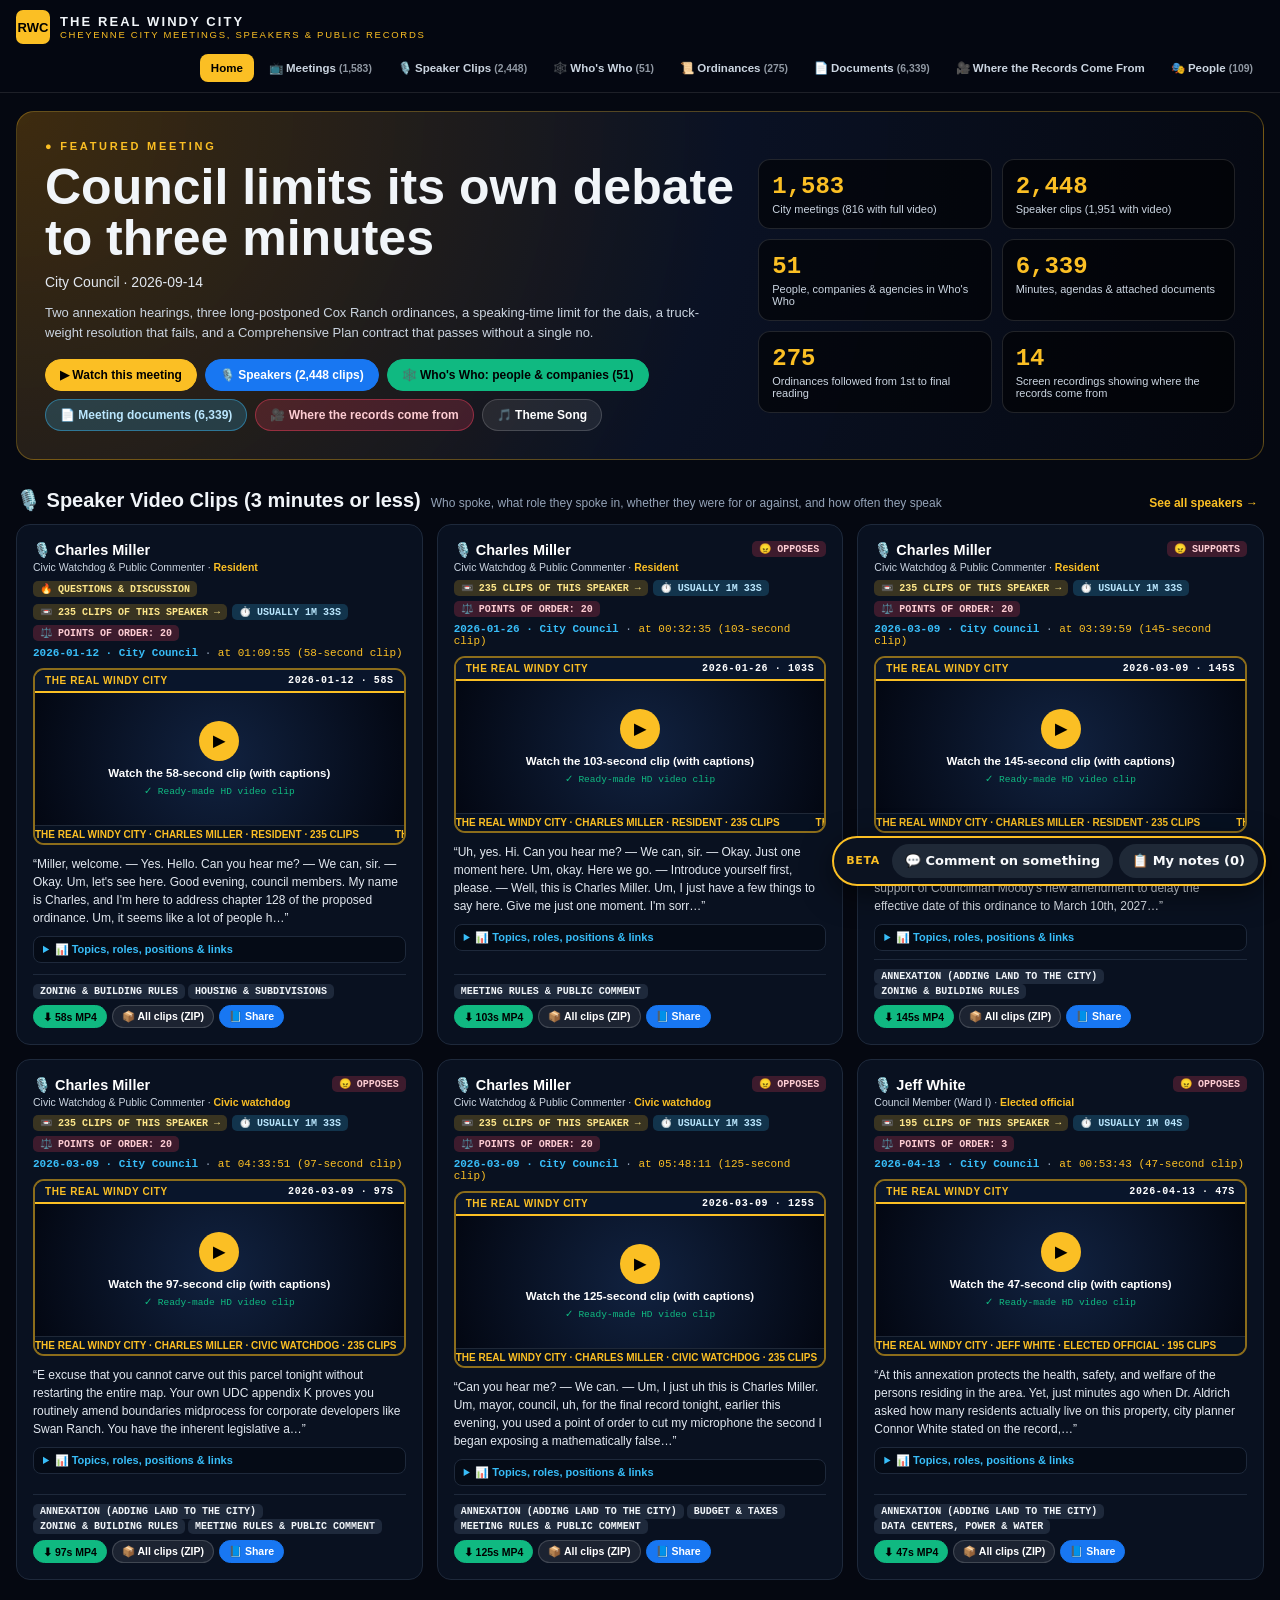
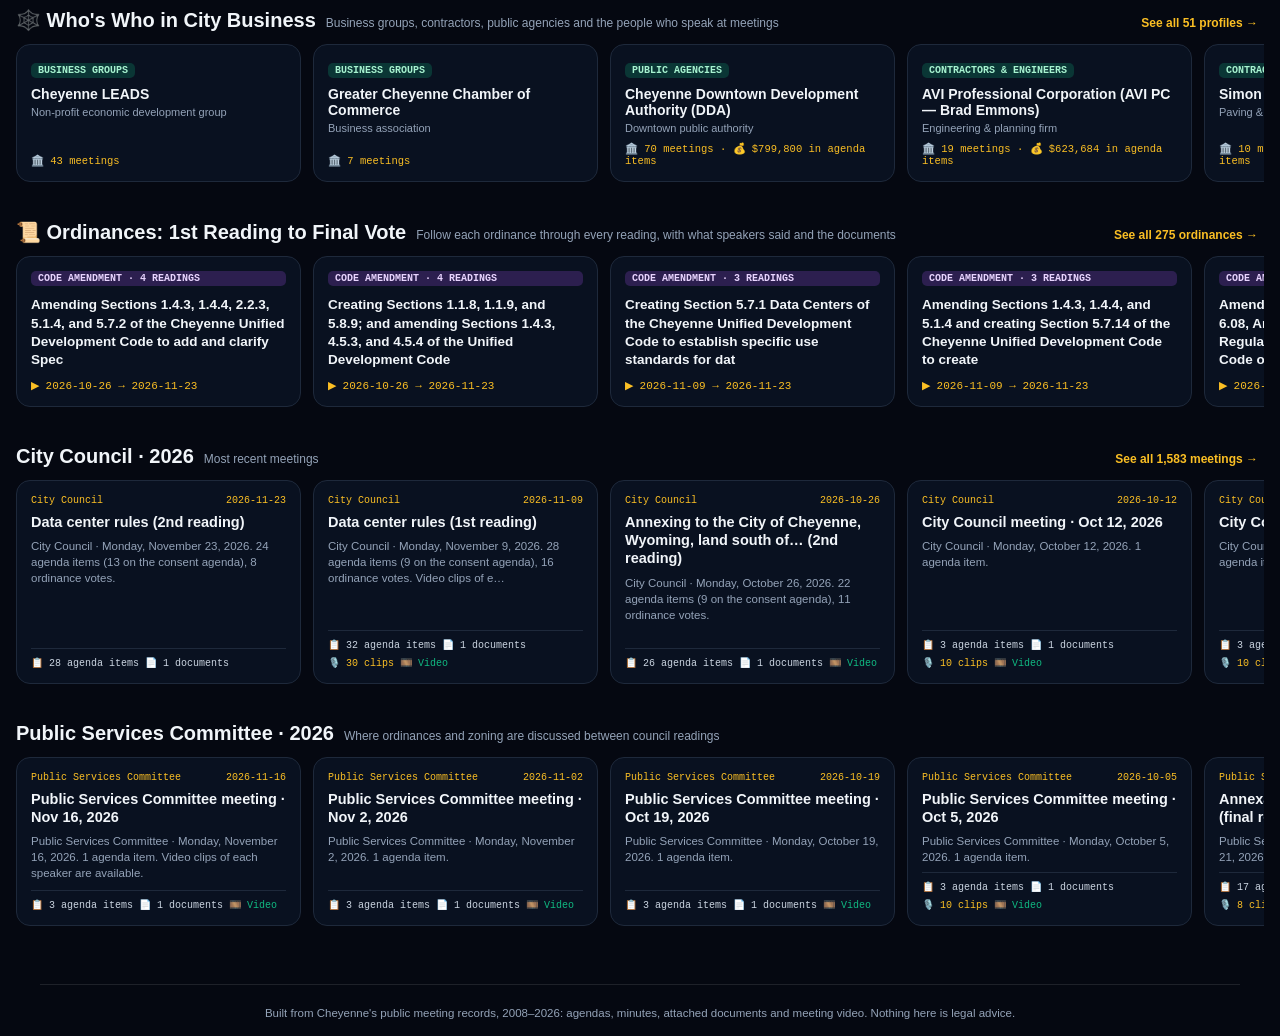
==== beta/index.html @ 2986085c "Developer copy + beta copy of The Real Windy City with click-to-comment feedback" ====
<!doctype html>
<html lang="en">
<head>
  <meta charset="utf-8" />
  <meta name="viewport" content="width=device-width, initial-scale=1" />
  <title>[Beta] The Real Windy City · Cheyenne City Meetings, Speakers &amp; Records (2008–2026)</title>
  <meta name="description" content="Watch Cheyenne city government meetings from 2008 to 2026, see who spoke and what they said, look up the people and companies that come before the city, follow every ordinance from first reading to final vote, and read the original meeting documents." />
  <meta property="og:title" content="The Real Windy City · Cheyenne City Meetings, Speakers &amp; Records" />
  <meta property="og:description" content="Every Cheyenne city meeting, video clips of each speaker, who's who in city business, every ordinance and the original meeting documents (2008–2026)." />
  <meta property="og:type" content="website" />
  <link rel="stylesheet" href="../styles.css" />
  <meta name="robots" content="noindex, nofollow" />
</head>
<body>
  <header class="topbar">
    <div class="topbar-inner">
      <a href="#home" class="brand" data-nav="home">
        <span class="brand-badge">RWC</span>
        <span>
          <span class="brand-title">The Real Windy City</span>
          <span class="brand-sub">Cheyenne city meetings, speakers &amp; public records</span>
        </span>
      </a>
      <nav class="main-nav" id="mainNav">
        <button type="button" data-nav="home" class="active">Home</button>
        <button type="button" data-nav="episodes">📺 Meetings <span class="nav-count" data-count="episodes"></span></button>
        <button type="button" data-nav="speakers">🎙️ Speaker Clips <span class="nav-count" data-count="speakers"></span></button>
        <button type="button" data-nav="osint">🕸️ Who's Who <span class="nav-count" data-count="osint"></span></button>
        <button type="button" data-nav="ordinances">📜 Ordinances <span class="nav-count" data-count="ordinances"></span></button>
        <button type="button" data-nav="foundry">📄 Documents <span class="nav-count" data-count="foundry"></span></button>
        <button type="button" data-nav="provenance">🎥 Where the Records Come From</button>
        <button type="button" data-nav="cast">🎭 People <span class="nav-count" data-count="cast"></span></button>
      </nav>
    </div>
  </header>

  <main id="appRoot" class="app-root">
    <div class="loading-shell">Loading Cheyenne city meetings…</div>
  </main>

  <div id="floatLayer"></div>
  <div id="modalLayer"></div>

  <footer class="site-footer" id="siteFooter">
    Built from Cheyenne's public meeting records, 2008–2026: agendas, minutes, attached documents and meeting video. Nothing here is legal advice.
  </footer>

  <script>window.RWC_BASE = "../";</script>
  <script src="../app.js"></script>
  <script>window.RWC_FEEDBACK = { mode: "beta" };</script>
  <script src="../feedback/feedback.js"></script>
</body>
</html>
---- styles.css ----
:root {
  --bg: #050811;
  --panel: #091120;
  --panel-alt: #0d172a;
  --border: #1e293b;
  --amber: #fbbf24;
  --sky: #38bdf8;
  --emerald: #10b981;
  --rose: #f43f5e;
  --violet: #a855f7;
  --fb: #1877f2;
  --text: #f1f5f9;
  --muted: #94a3b8;
  --mono: ui-monospace, SFMono-Regular, Menlo, Monaco, Consolas, monospace;
}

* { box-sizing: border-box; }
html, body {
  margin: 0;
  padding: 0;
  background: var(--bg);
  color: var(--text);
  font-family: Inter, -apple-system, BlinkMacSystemFont, "Segoe UI", Roboto, sans-serif;
}
a { color: inherit; text-decoration: none; }
button, select, input, textarea { font: inherit; }

.topbar {
  position: sticky;
  top: 0;
  z-index: 50;
  background: rgba(5, 8, 17, 0.94);
  backdrop-filter: blur(12px);
  border-bottom: 1px solid rgba(255,255,255,0.1);
}
.topbar-inner {
  max-width: 1360px;
  margin: 0 auto;
  padding: 10px 16px;
  display: flex;
  flex-wrap: wrap;
  align-items: center;
  gap: 10px;
}
.brand { display: flex; align-items: center; gap: 10px; }
.brand-badge {
  width: 34px; height: 34px; border-radius: 7px;
  background: var(--amber); color: #000;
  font-weight: 900; font-size: 13px;
  display: grid; place-items: center;
}
.brand-title { display: block; font-size: 13px; font-weight: 900; letter-spacing: 0.16em; text-transform: uppercase; }
.brand-sub { display: block; font-size: 9.5px; letter-spacing: 0.18em; text-transform: uppercase; color: var(--amber); }

.main-nav { margin-left: auto; display: flex; flex-wrap: wrap; gap: 4px; }
.main-nav button {
  background: transparent;
  border: 1px solid transparent;
  color: #cbd5e1;
  padding: 6px 10px;
  border-radius: 8px;
  font-size: 11.5px;
  font-weight: 700;
  cursor: pointer;
}
.main-nav button:hover { background: rgba(255,255,255,0.08); color: #fff; }
.main-nav button.active { background: var(--amber); color: #000; font-weight: 900; }

.app-root { max-width: 1360px; margin: 0 auto; padding: 18px 16px 48px; min-height: 80vh; }
.loading-shell { padding: 64px 20px; text-align: center; font-family: var(--mono); color: var(--sky); }

.hero-box {
  border-radius: 18px;
  padding: 28px;
  background: radial-gradient(circle at top left, rgba(245, 158, 11, 0.24), rgba(11, 19, 38, 0.92) 55%, #050811);
  border: 1px solid rgba(251, 191, 36, 0.3);
  display: grid;
  gap: 22px;
  grid-template-columns: minmax(0,1.45fr) minmax(0,1fr);
}
@media (max-width: 960px) { .hero-box { grid-template-columns: minmax(0,1fr); } }

.kicker { font-size: 11px; font-weight: 800; letter-spacing: 0.25em; text-transform: uppercase; color: var(--amber); }
.hero-h1 { font-size: clamp(28px, 4.2vw, 50px); font-weight: 900; line-height: 1.02; margin: 10px 0; }
.btn-row { display: flex; flex-wrap: wrap; gap: 8px; margin-top: 16px; }
.btn {
  display: inline-flex; align-items: center; gap: 6px;
  padding: 8px 14px; border-radius: 999px;
  font-size: 12px; font-weight: 800; cursor: pointer;
  border: 1px solid rgba(255,255,255,0.16);
  background: rgba(255,255,255,0.08); color: #fff;
}
.btn:hover:not(:disabled) { filter: brightness(1.1); }
.btn:disabled { opacity: 0.4; cursor: not-allowed; }
.btn-amber { background: var(--amber); color: #000; border-color: var(--amber); }
.btn-fb { background: var(--fb); color: #fff; border-color: var(--fb); }
.btn-sky { background: rgba(56,189,248,0.2); color: #bae6fd; border-color: rgba(56,189,248,0.45); }
.btn-emerald { background: var(--emerald); color: #000; border-color: var(--emerald); }
.btn-rose { background: rgba(244,63,94,0.2); color: #fecdd3; border-color: rgba(244,63,94,0.45); }

.stat-grid { display: grid; grid-template-columns: repeat(2, minmax(0,1fr)); gap: 10px; align-self: center; }
.stat-card { background: rgba(0,0,0,0.55); border: 1px solid rgba(255,255,255,0.12); border-radius: 12px; padding: 13px; }
.stat-big { font-family: var(--mono); font-size: 24px; font-weight: 900; color: var(--amber); }
.stat-lbl { font-size: 11px; color: #cbd5e1; margin-top: 3px; }

.section-head { display: flex; align-items: baseline; gap: 10px; margin: 28px 0 12px; flex-wrap: wrap; }
.section-head h2 { margin: 0; font-size: 20px; font-weight: 900; }
.section-head .sub { font-size: 12px; color: var(--muted); }
.section-head .more { margin-left: auto; font-size: 12px; font-weight: 800; color: var(--amber); cursor: pointer; background: none; border: 0; }

.h-scroll { display: flex; gap: 12px; overflow-x: auto; padding-bottom: 10px; }
.ep-card {
  flex: 0 0 285px; background: var(--panel); border: 1px solid var(--border);
  border-radius: 14px; padding: 14px; cursor: pointer; display: flex; flex-direction: column; justify-content: space-between;
  transition: border-color 0.15s, transform 0.15s;
}
.ep-card:hover { border-color: var(--amber); transform: translateY(-2px); }

.grid-3 { display: grid; gap: 14px; grid-template-columns: repeat(auto-fill, minmax(min(330px,100%), 1fr)); }
.grid-2 { display: grid; gap: 14px; grid-template-columns: repeat(auto-fill, minmax(min(430px,100%), 1fr)); }
@media (max-width: 640px) { .grid-2, .grid-3 { grid-template-columns: minmax(0,1fr); } }

.panel { background: var(--panel); border: 1px solid var(--border); border-radius: 14px; padding: 16px; }
.foundry-shell { display: grid; gap: 12px; grid-template-columns: 310px minmax(0,1fr) 290px; }
@media (max-width: 1060px) { .foundry-shell { grid-template-columns: minmax(0,1fr); } }

.tag { display: inline-block; padding: 2px 7px; border-radius: 5px; font-size: 10px; font-weight: 800; text-transform: uppercase; font-family: var(--mono); }
.tag-amber { background: rgba(251,191,36,0.2); color: #fde68a; }
.tag-sky { background: rgba(56,189,248,0.2); color: #bae6fd; }
.tag-rose { background: rgba(244,63,94,0.22); color: #fecdd3; }
.tag-emerald { background: rgba(16,185,129,0.22); color: #a7f3d0; }
.tag-violet { background: rgba(168,85,247,0.22); color: #e9d5ff; }

.toolbar { display: flex; flex-wrap: wrap; gap: 8px; align-items: center; margin-bottom: 14px; }
.search-form { display: inline-flex; gap: 6px; align-items: center; }
.input {
  background: #040811; border: 1px solid #334155; color: #fff;
  border-radius: 8px; padding: 8px 11px; font-size: 12px;
}
.input:focus { outline: none; border-color: var(--amber); }
.btn-enter {
  background: var(--amber); color: #000; border: 0; border-radius: 8px;
  padding: 8px 13px; font-size: 12px; font-weight: 900; cursor: pointer; white-space: nowrap;
}
.btn-enter:hover { filter: brightness(1.08); }

.chip {
  padding: 6px 12px; border-radius: 999px; font-size: 11.5px; font-weight: 700;
  background: rgba(255,255,255,0.07); color: #cbd5e1; border: 1px solid transparent; cursor: pointer;
}
.chip.active { background: var(--amber); color: #000; font-weight: 900; }

.pagination-bar {
  display: flex; align-items: center; justify-content: space-between; gap: 10px;
  margin-top: 18px; padding: 12px 16px; border-radius: 12px;
  background: #080f1d; border: 1px solid var(--border); font-size: 12.5px;
}

/* branded video Branded Video Packaging */
.vbox-box {
  min-width: 0; max-width: 100%;
  border-radius: 11px; overflow: hidden; border: 2px solid rgba(251, 191, 36, 0.55); background: #040811;
}
.vbox-top {
  display: flex; justify-content: space-between; align-items: center; gap: 8px;
  padding: 5px 10px; background: #09152b; border-bottom: 2px solid var(--amber);
  font-size: 10px; font-weight: 900; text-transform: uppercase; letter-spacing: 0.06em;
}
.vbox-stage { position: relative; background: #000; min-height: 175px; }
.vbox-cc {
  position: absolute; left: 10px; right: 10px; bottom: 38px; pointer-events: none;
  background: rgba(0, 0, 0, 0.86); color: #fff; border: 1px solid rgba(251, 191, 36, 0.35);
  border-radius: 6px; padding: 4px 8px; font-size: 11px; font-family: var(--mono); text-align: center;
}
.vbox-chyron {
  padding: 5px 10px; background: #0a1931; border-top: 2px solid #be123c;
  display: flex; justify-content: space-between; align-items: center; gap: 8px; font-size: 11px;
}
.vbox-marquee {
  overflow: hidden; background: #061020; border-top: 1px solid rgba(255,255,255,0.1);
  padding: 3px 0; font-size: 10px; font-weight: 800; color: var(--amber); white-space: nowrap;
}
@keyframes rwcMarquee {
  0% { transform: translateX(0); }
  100% { transform: translateX(-50%); }
}
.vbox-marquee-track {
  display: inline-flex; width: max-content; animation: rwcMarquee 24s linear infinite;
}

.lens-stage {
  border: 1px solid var(--border); border-radius: 16px; background: #070d19;
  min-height: 540px; max-height: 78vh; overflow-y: auto; padding: 18px;
}
.split-stage { display: grid; gap: 12px; grid-template-columns: minmax(0,1fr) minmax(0,1fr); }
@media (max-width: 960px) { .split-stage { grid-template-columns: minmax(0,1fr); } }

.modal-backdrop {
  position: fixed; inset: 0; z-index: 95; background: rgba(0,0,0,0.84);
  backdrop-filter: blur(5px); display: flex; align-items: center; justify-content: center; padding: 16px;
}
.modal-card {
  width: 100%; max-width: 740px; max-height: 90vh; overflow-y: auto;
  background: #080f1e; border: 1px solid rgba(56,189,248,0.45); border-radius: 18px; padding: 20px;
}
.float-win {
  position: fixed; z-index: 80; width: min(92vw, 500px); height: 410px;
  background: #070c18; border: 1px solid rgba(255,255,255,0.22); border-radius: 14px;
  display: flex; flex-direction: column; overflow: hidden; box-shadow: 0 20px 50px rgba(0,0,0,0.75); resize: both;
}
.float-bar { padding: 7px 10px; font-size: 12px; font-weight: 800; cursor: move; display: flex; align-items: center; gap: 8px; }
.float-body { flex: 1; overflow-y: auto; padding: 12px; }

table.foundry-tbl { width: 100%; border-collapse: collapse; font-size: 12px; }
table.foundry-tbl th, table.foundry-tbl td { padding: 9px 10px; border-bottom: 1px solid #1e293b; text-align: left; vertical-align: top; }
table.foundry-tbl th { font-family: var(--mono); font-size: 10px; text-transform: uppercase; color: var(--muted); background: #060b16; }

.site-footer {
  border-top: 1px solid rgba(255,255,255,0.1); padding: 22px 16px;
  text-align: center; font-size: 11.5px; color: var(--muted); max-width: 1200px; margin: 0 auto;
}
.main-nav .nav-count { opacity: .7; font-weight: 600; font-size: .9em; }
.main-nav .nav-count:empty { display: none; }
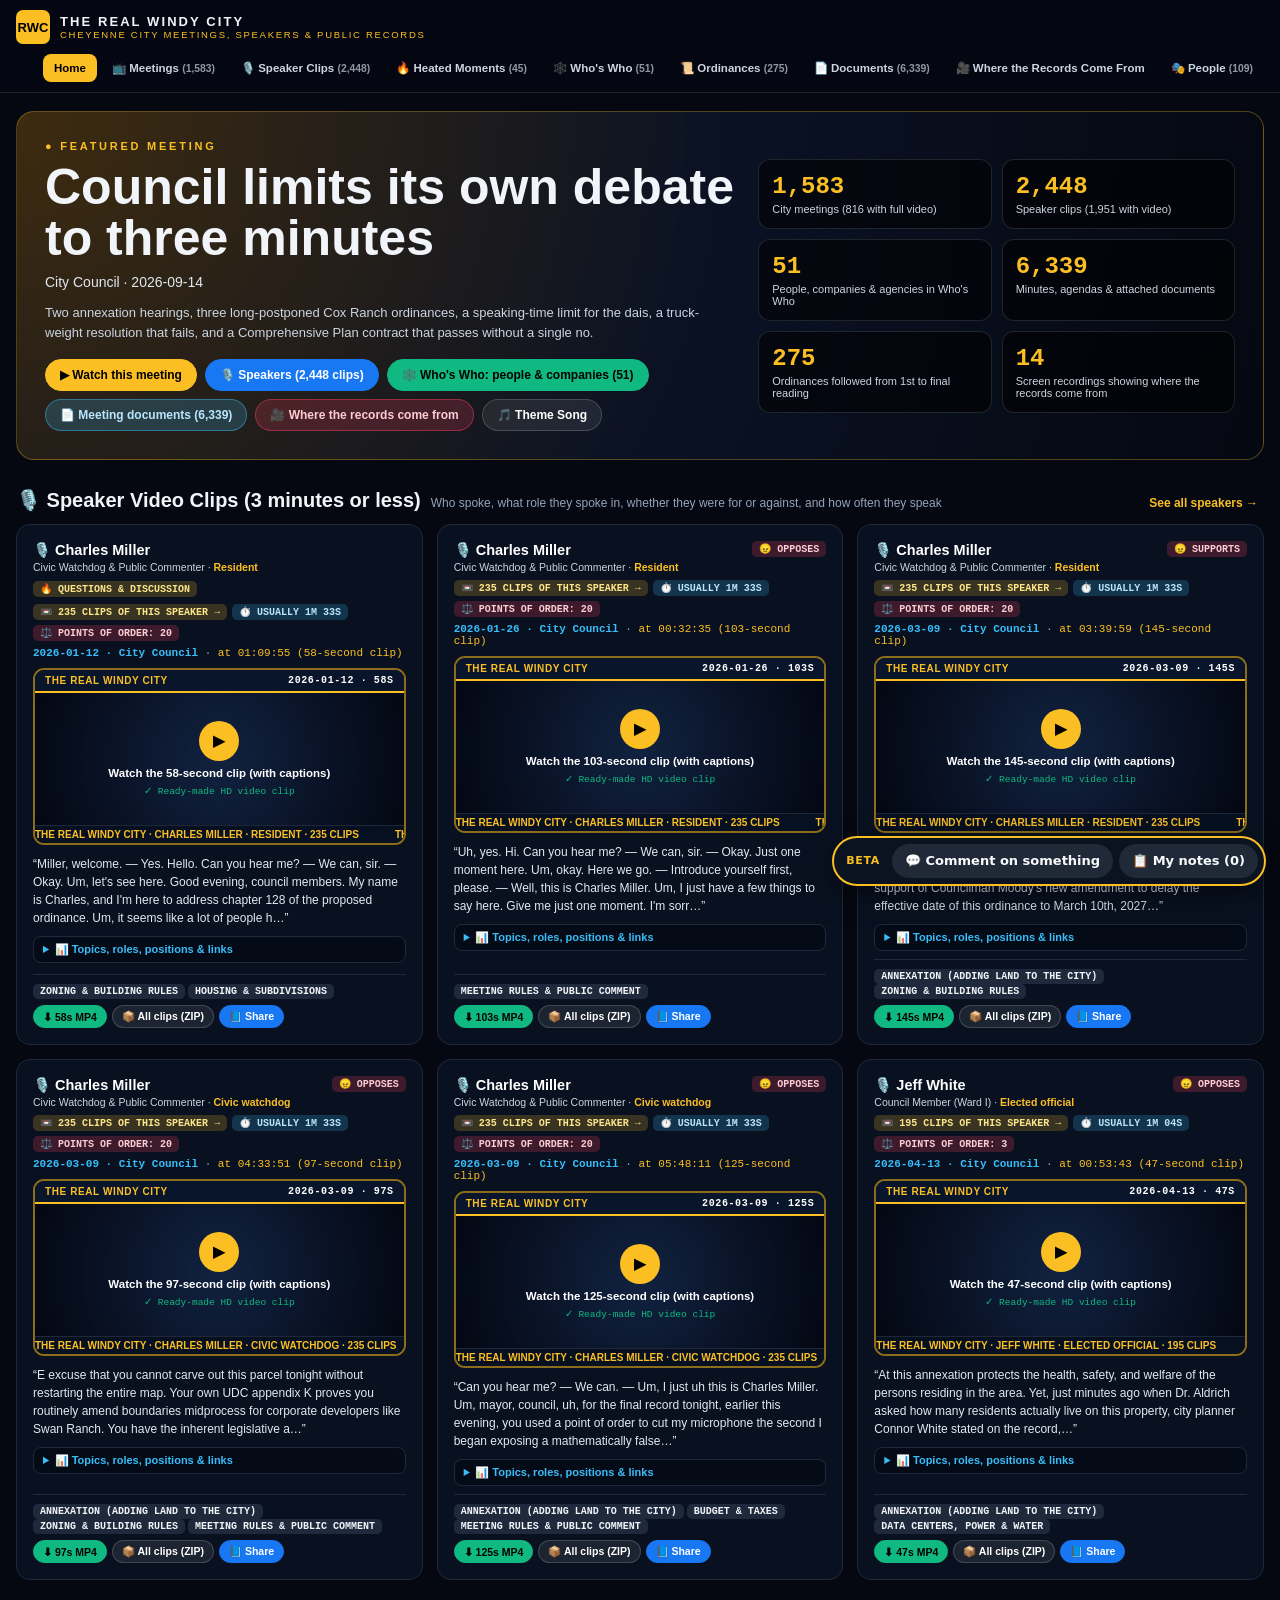
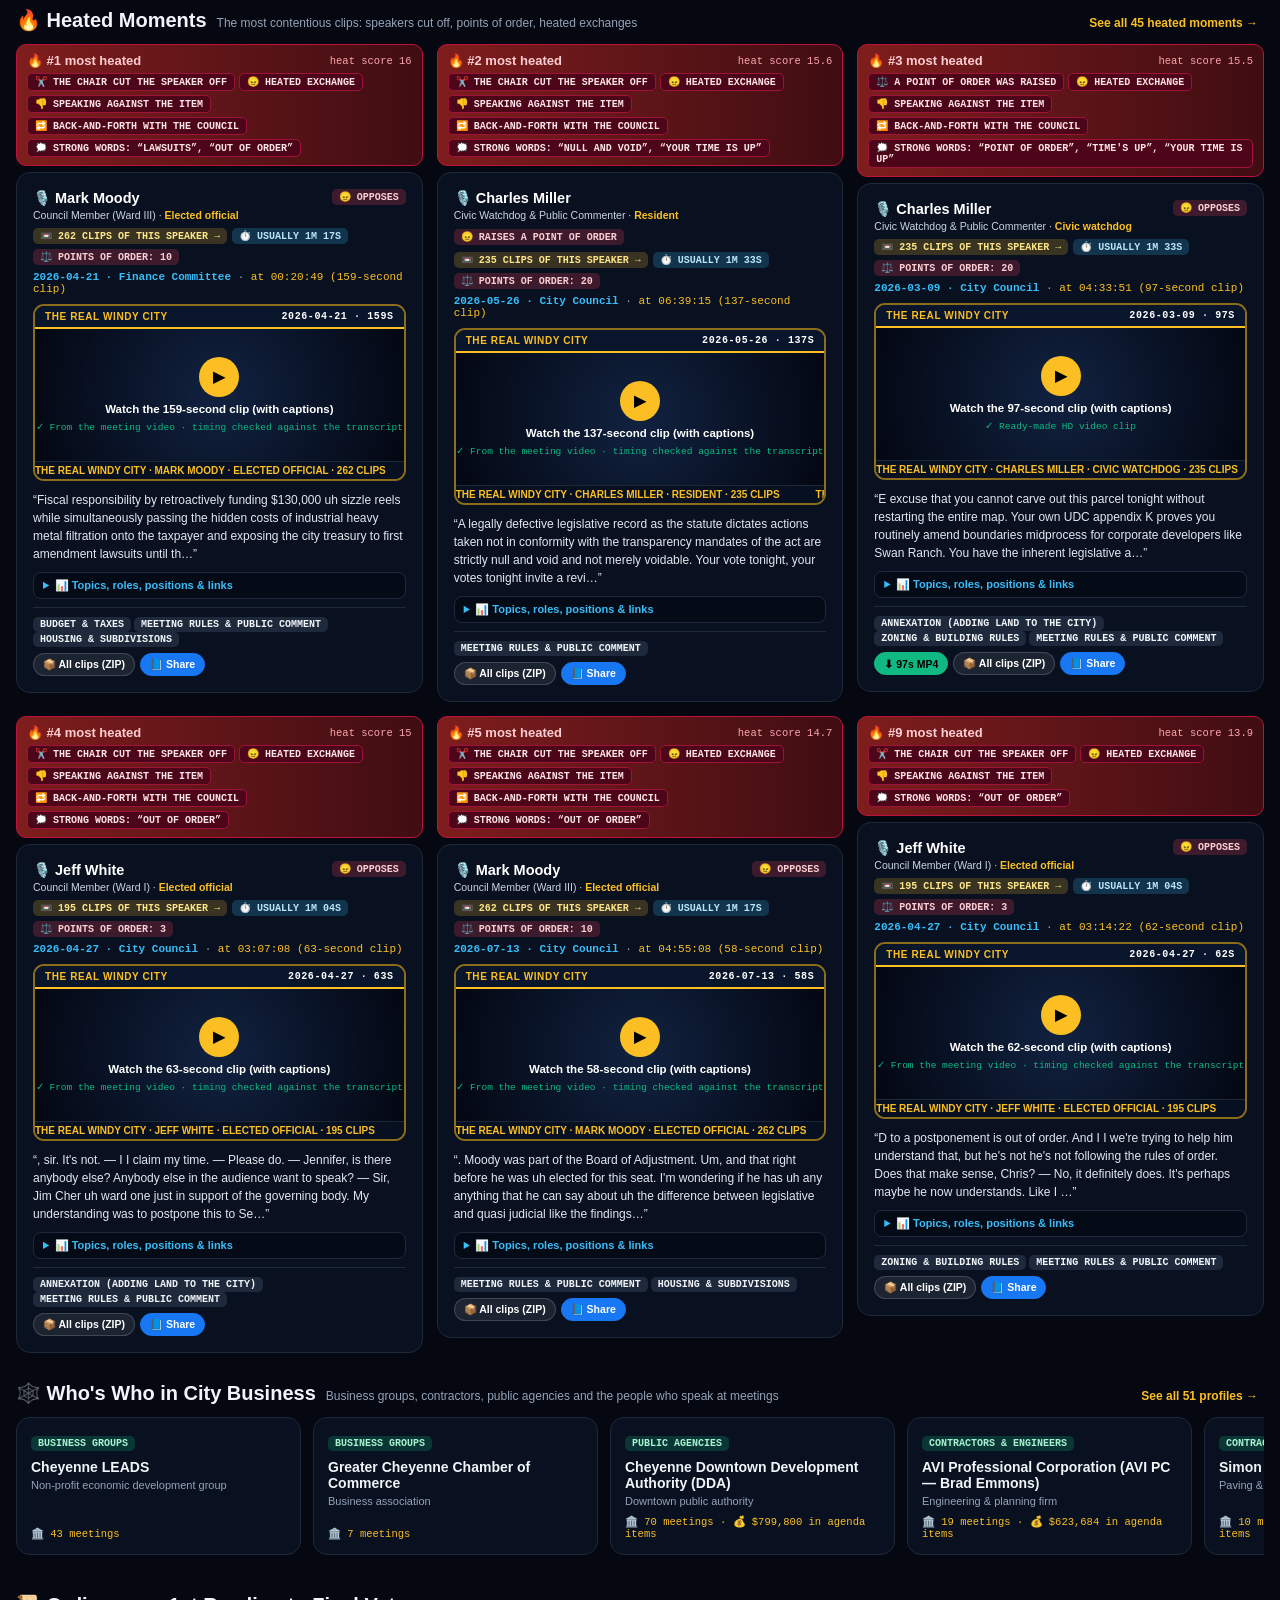
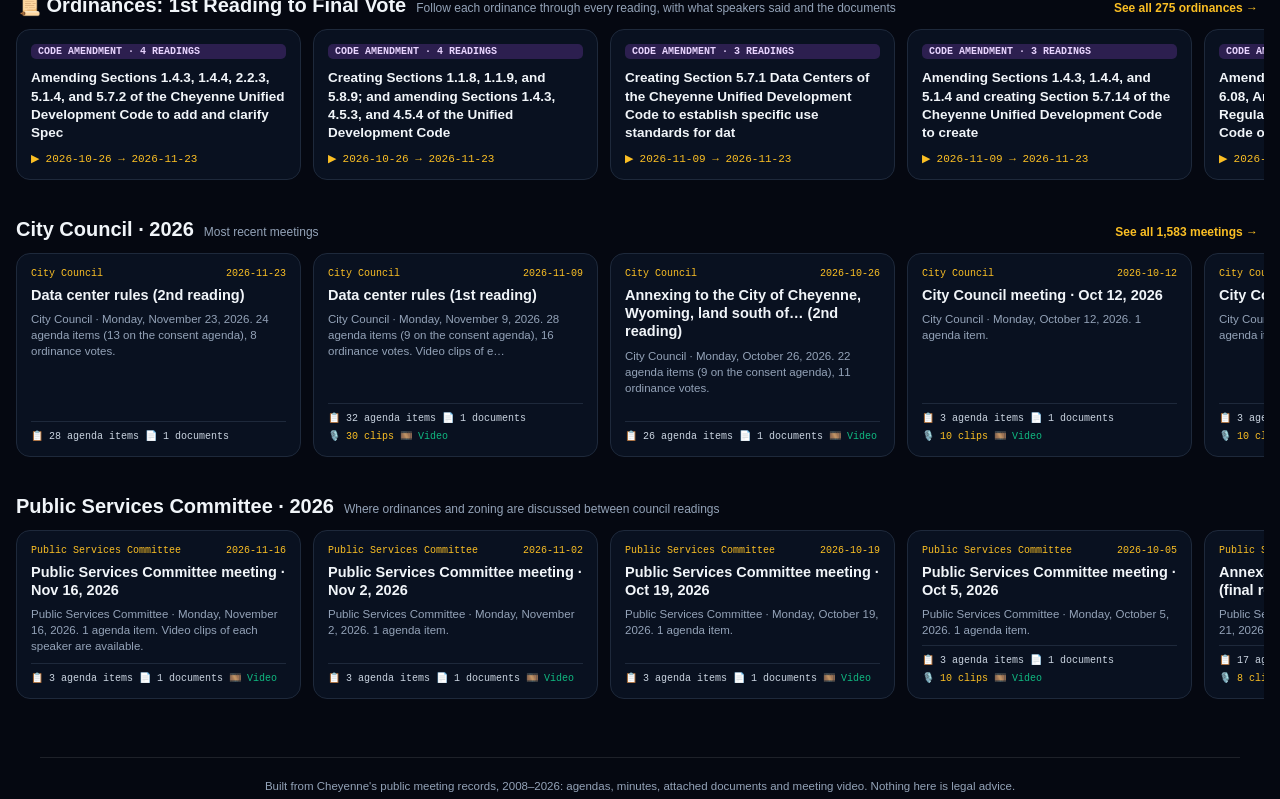
==== commit b299fa0d: "Add 🔥 Heated Moments section (same as live)" ====
--- a/beta/index.html
+++ b/beta/index.html
@@ -25,6 +25,7 @@
         <button type="button" data-nav="home" class="active">Home</button>
         <button type="button" data-nav="episodes">📺 Meetings <span class="nav-count" data-count="episodes"></span></button>
         <button type="button" data-nav="speakers">🎙️ Speaker Clips <span class="nav-count" data-count="speakers"></span></button>
+        <button type="button" data-nav="heated">🔥 Heated Moments <span class="nav-count" data-count="heated"></span></button>
         <button type="button" data-nav="osint">🕸️ Who's Who <span class="nav-count" data-count="osint"></span></button>
         <button type="button" data-nav="ordinances">📜 Ordinances <span class="nav-count" data-count="ordinances"></span></button>
         <button type="button" data-nav="foundry">📄 Documents <span class="nav-count" data-count="foundry"></span></button>
